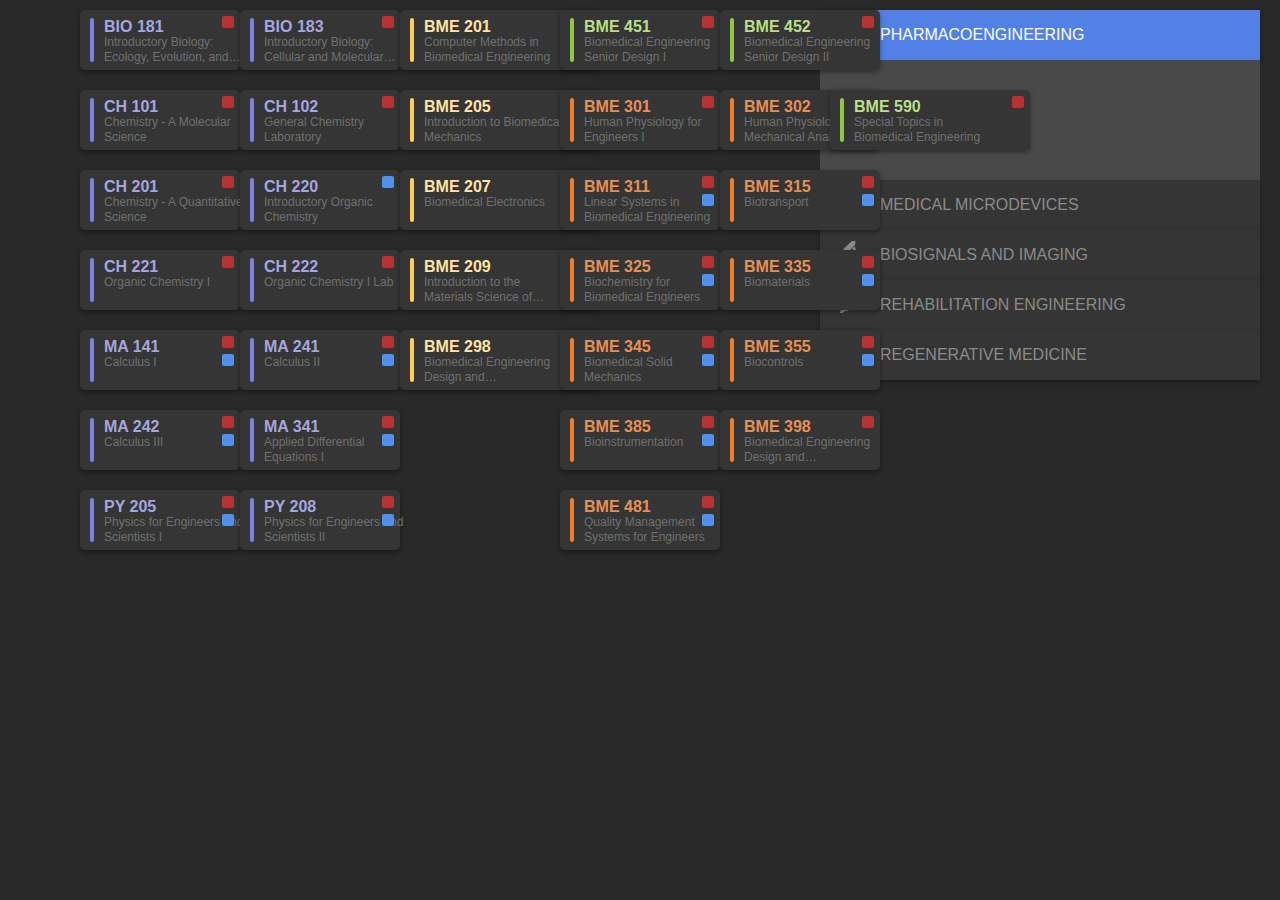
==== courseguide/index.html @ 055d40dd "Minor changes" ====
<!DOCTYPE html>
<html lang="en">

<head>
    <meta name="viewport" content="width=device-width, initial-scale=1.0">
    <link rel="stylesheet" href="assets/style/style.css" />
    <link rel="stylesheet" href="assets/icon-fonts/css/icons.css" />
    <!-- Load page data and functionality -->
    <script src="assets/scripts/draggabilly.min.js"></script>
    <script type="module" src="assets/scripts/CourseGuide.js"></script>
    <title>Course Guide</title>
</head>

<body>
    <div id="app">
        <!-- SUMMARY VIEW POP UP -->
        <div id="popup">
            <span id="close-button">&times</span>
            <div id="course-area">
                <h2 id="course-name"></h2>
                <br>
                <span id="credit-hours"></span>
                <br>
                <span id="offering"></span>
                <br>
                <span id="prereqs"></span>
                <br>
                <span id="var-prereqs"></span>
                <p id="description"></p>
            </div>
        </div>
        <!-- FRESHMAN COURSES / FUNDAMENTALS -->
        <section class="sections" id="fundamentals"></section>

        <!-- SOPHOMORE COURSES / ENGINEERING FUNDAMENTALS -->
        <section class="sections" id="engineering-fundamentals"></section>

        <!-- JUNIOR COURSES / GATEWAY ELECTIVES -->
        <section class="sections" id="third">
            <section id="specialization-electives"></section>
            <section id="gateway-electives"></section>
        </section>

        <!-- SENIOR COURSES / SPECIALIZATION ELECTIVES -->

        <section class="sections" id="fourth">
            <div id="area">
                <div id="spec-panel">
                    <button class="specs active">
                        <span class="svg-icon" id="pharma">
                            <i class="icon-pill"></i>
                        </span>
                        <span class="svg-text">Pharmacoengineering</span>
                    </button>
                    <div class="pane show" id="pharma-pane"></div>
                    <button class="specs">
                        <span class="svg-icon" id="microdevices">
                            <i class="icon-chip"></i>
                        </span>
                        <span class="svg-text">Medical Microdevices</span>
                    </button>
                    <div class="pane" id="microdevices-pane"></div>
                    <button class="specs">
                        <span class="svg-icon" id="biosignals">
                            <i class="icon-microscope"></i>
                        </span>
                        <span class="svg-text">Biosignals and Imaging</span>
                    </button>
                    <div class="pane" id="biosignals-pane"></div>
                    <button class="specs">
                        <span class="svg-icon" id="rehabilitation">
                            <i class="icon-arm"></i>
                        </span>
                        <span class="svg-text">Rehabilitation Engineering</span>
                    </button>
                    <div class="pane" id="rehabilitation-pane"></div>
                    <button class="specs">
                        <span class="svg-icon" id="regenerative">
                            <i class="icon-dna"></i>
                        </span>
                        <span class="svg-text">Regenerative Medicine</span>
                    </button>
                    <div class="pane" id="regenerative-pane"></div>
                </div>
            </div>
        </section>

    </div>
</body>

</html>
---- courseguide/assets/style/style.css ----
* {
    margin: 0;
    padding: 0;
    box-sizing: border-box;
    text-decoration: none;
    font-family: Arial, Helvetica, sans-serif;
}
html, body {
    width: 100%;
    height: 100%;
    background: #292929;
}
#app {
    position: absolute;
    top: 0;
    bottom: 0;
    width: 100%;
    height: 100%;
    display: flex;
    justify-content: center;
    flex-direction: row;
}
#course-area {
    background: red;
    width: 42%;
    position: relative;
    left: 50px;
    max-height: 350px;
}
#close-button {
    width: 28px;
    height: 28px;
    background: inherit;
    color: red;
    /* box-shadow: 0 2px 5px 0 rgba(0, 0, 0, 0.4); */
    position: absolute;
    top: 10px;
    right: 10px;
    display: flex;
    align-items: center;
    justify-content: center;
    border-radius: 100%;
    border: 1px solid red;
    font-size: 20px;

    cursor: pointer;
    user-select: none;
    -webkit-user-select: none;
    -moz-user-select: none;
    -ms-user-select: none;
}
#popup {
    width: 85%;
    max-height: 250px;
    background: #353535;
    box-shadow: 0 2px 5px 0 rgba(0, 0, 0, 0.4);

    position: absolute;
    z-index: 999;

    margin: 0 auto;
    left: 0;
    right: 0;
    bottom: 30px;

    border-radius: 6px;

    display: none;
}
#course-id {
    font-size: 11px;
}
#course-name {
    font-size: 11px;
}

.sections {
    height: 100%;
    grid-auto-rows: 80px;
}
#fundamentals {
    width: 25%;
    display: grid;
    grid-template-columns: 50% 50%;
}
#engineering-fundamentals {
    width: 12.5%;
    display: grid;
}
#gateway-electives {
    width: 100%;
    display: grid;
    grid-auto-rows: 80px;
    grid-template-columns: 50% 50%;
}
#specialization-electives {
    width: 100%;
    display: grid;
    grid-auto-rows: 80px;
    grid-template-columns: 50% 50%;
    /* grid-template-rows: 80px auto;
    grid-template-areas: "item item"
                         "spec spec"; */
}
#third {
    width: 25%;
    display: flex;
    flex-direction: column;
}
#fourth {
    width: 25%;
}

#area {
    grid-area: spec;
    display: flex;
    align-items: center;
    justify-content: center;
}
#spec-panel {
    min-width: 440px;
    height: 100%;
    padding-top: 10px;
    user-select: none;
    -webkit-user-select: none;
    -moz-user-select: none;
    -ms-user-select: none;
}
.specs {
    background: #353535;
    color: #8b8b8b;
    box-shadow: 0 2px 5px 0 rgba(0, 0, 0, 0.4);
    width: 100%;
    height: 50px;
    outline: none;
    border: none;
    display: flex;
    flex-direction: row;
    cursor: pointer;
}
.specs:hover {
    background: #BADF87;
    color: white;
}
.svg-icon {
    height: inherit;
    width: 60px;
    font-size: 22px;

    display: flex;
    align-items: center;
    justify-content: center;
}
.svg-text {
    font-size: 16px;
    text-transform: uppercase;

    display: flex;
    align-items: center;
    justify-content: left;

    height: inherit;
    width: calc(100% - 60px);
}
.specs.active {
    /* border-radius: 6px 6px 0 0; */
    background: rgb(82, 128, 228);
    color: white;
}

.pane {
    background: #494949;
    height: auto;
    max-height: 360px;
    width: 100%;

    overflow-y: auto;

    padding: 20px 0 20px 0;
    /* border-radius: 0 0 6px 6px; */

    display: none;
    grid-template-columns: 50% 50%;
    grid-auto-rows: 80px;
}
.pane > *:last-child {
     margin-bottom: 20px;
}

.pane.show {
    display: grid !important;
}

.item {
    display: flex;
    align-items: center;
    justify-content: center;
    height: 80px;
}
.course {
    background: #353535;
    width: 200px;
    height: 60px;
    position: relative;
    border-radius: 5px;

    border: 2px solid transparent;
    box-shadow: 0 2px 5px 0 rgba(0, 0, 0, 0.4);

    user-select: none;
    -webkit-user-select: none;
    -moz-user-select: none;
    -ms-user-select: none;
}
.highlight {
    background: #535353;
}
.highlight .course-names {
    color: #51AFF1;
}
.looking {
    border-color: #FC7165;
}
.course:hover {
    cursor: pointer;
}
.f .course:hover {
    border: 2px solid #a6a6df;
}
.ef .course:hover {
    border: 2px solid #FFE3A4;
}
.ge .course:hover {
    border: 2px solid #E79055;
}
.se .course:hover {
    border: 2px solid #BADF87;
}
.course.is-dragging {
    cursor: move;
}

.labels {
    height: 44px;
    width: 4px;
    border-radius: 10px;
    position: absolute;
    left: 8px;
    top: 0;
    bottom: 0;
    margin: auto;
}
.f .labels {
    background: #7f7fe4;
}
.ef .labels {
    background: #FFCC58;
}
.ge .labels {
    background: #F37C2B;
}
.se .labels {
    background: #90C745;
}

.indicators {
    height: 36px;
    width: 12px;

    position: absolute;
    right: 4px;
    top: 4px;
    display: grid;
}
.rect {
    height: 12px;
    width: 12px;
    border-radius: 2px;
}
.red {
    background: #B83232;
}
.blue {
    background: #5191E8;
}
.course-ids {
    text-transform: uppercase;
    font-size: 16px;
    font-weight: 600;

    width: 85px;
    height: 24px;

    position: absolute;
    top: 6px;
    left: 22px;
}
.course-names {
    color: #707070;
    font-size: 12px;

    width: 140px;
    height: 30px;
    line-height: 15px;

    position: absolute;
    bottom: 3px;
    left: 22px;

    display: -webkit-box;
    -webkit-line-clamp: 2;
    -webkit-box-orient: vertical;
    overflow: hidden;
    text-overflow: ellipsis;
}

.f .course-ids {
    color: #a6a6df;
}
.ef .course-ids {
    color: #FFE3A4;
}
.ge .course-ids {
    color: #E79055;
}
.se .course-ids {
    color: #BADF87;
}

/* iPhone X/XS */
@media screen and (max-width: 1024px) {
    #app {
        flex-direction: column;
    }

    #fundamentals {
        height: 25%;
        width: 100%;
        grid-template-columns: repeat(6, 1fr);
    }
    #engineering-fundamentals {
        height: 15%;
        width: 100%;
        grid-template-columns: repeat(5, 1fr);
    }
    #gateway-electives {
        height: 30%;
        width: 100%;
        grid-template-columns: repeat(6, 1fr);
    }
    #specialization-electives {
        height: 30%;
        width: 100%;
        grid-template-rows: 40% auto;
    }
}
---- courseguide/assets/icon-fonts/css/icons.css ----
/* Generated by Glyphter (http://www.glyphter.com) on  Mon Apr 27 2020*/
@font-face {
    font-family: 'icons';
    src: url('../fonts/icons.eot');
    src: url('../fonts/icons.eot?#iefix') format('embedded-opentype'),
         url('../fonts/icons.woff') format('woff'),
         url('../fonts/icons.ttf') format('truetype'),
         url('../fonts/icons.svg#icons') format('svg');
    font-weight: normal;
    font-style: normal;
}
[class*='icon-']:before{
	display: inline-block;
   font-family: 'icons';
   font-style: normal;
   font-weight: normal;
   line-height: 1;
   -webkit-font-smoothing: antialiased;
   -moz-osx-font-smoothing: grayscale
}
.icon-arm:before{content:'\0041';}
.icon-chip:before{content:'\0042';}
.icon-dna:before{content:'\0043';}
.icon-microscope:before{content:'\0044';}
.icon-pill:before{content:'\0045';}
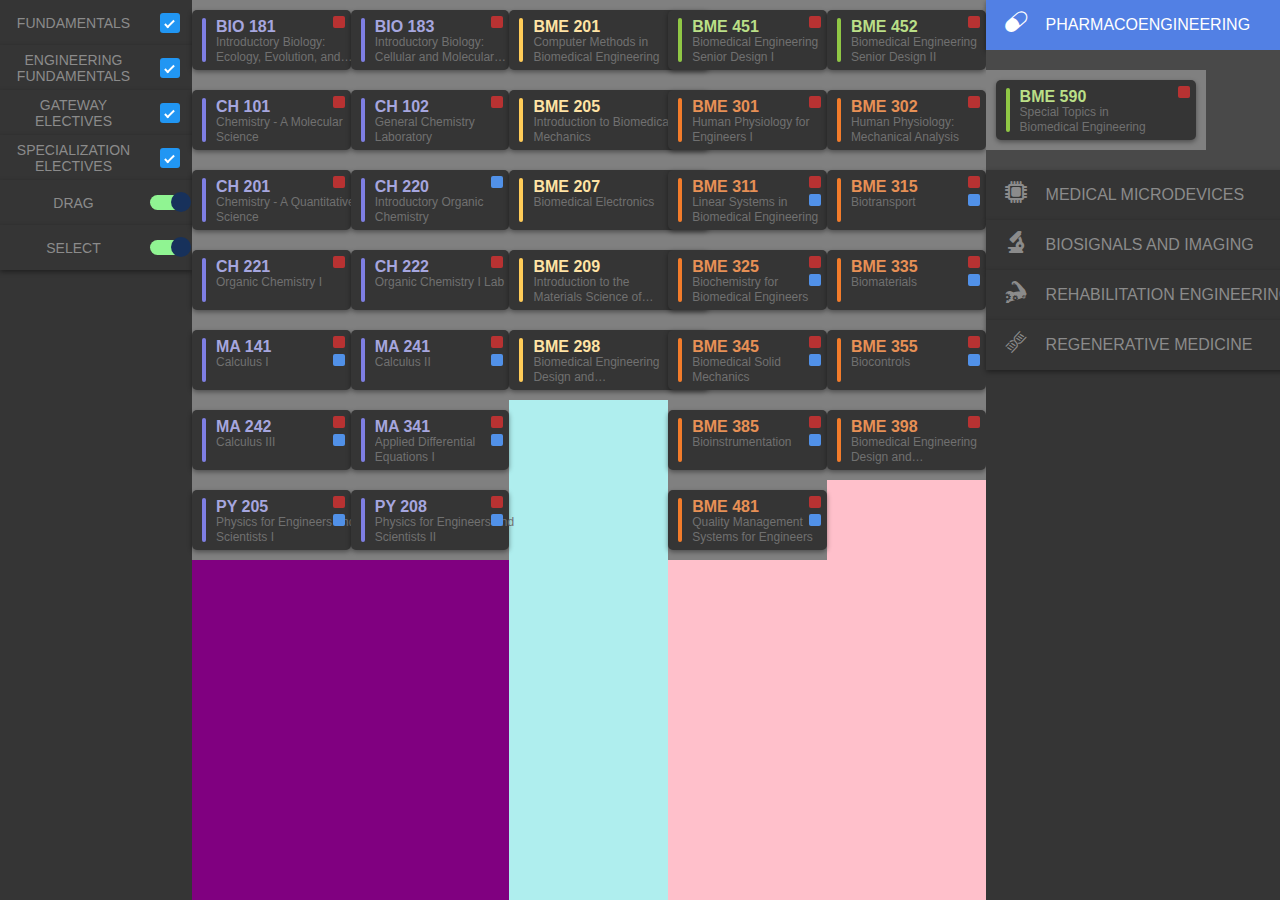
==== commit d7256eee: "Updating courseguider" ====
--- a/courseguide/index.html
+++ b/courseguide/index.html
@@ -6,85 +6,164 @@
     <link rel="stylesheet" href="assets/style/style.css" />
     <link rel="stylesheet" href="assets/icon-fonts/css/icons.css" />
     <!-- Load page data and functionality -->
+    <script src="assets/scripts/selection.min.js"></script>
     <script src="assets/scripts/draggabilly.min.js"></script>
     <script type="module" src="assets/scripts/CourseGuide.js"></script>
     <title>Course Guide</title>
 </head>
 
 <body>
-    <div id="app">
-        <!-- SUMMARY VIEW POP UP -->
-        <div id="popup">
-            <span id="close-button">&times</span>
-            <div id="course-area">
-                <h2 id="course-name"></h2>
-                <br>
-                <span id="credit-hours"></span>
-                <br>
+    <!-- SUMMARY VIEW POP UP -->
+    <div id="popup">
+        <span id="close-button">&times</span>
+        <div id="course-area">
+            <div>
+                <span id="course-name"></span>
+                <span id="credit-hours">
+                    <span>Credit hours</span>
+                    <span>
+                        <span id="bubble"></span>
+                    </span>
+                </span>
                 <span id="offering"></span>
-                <br>
-                <span id="prereqs"></span>
-                <br>
-                <span id="var-prereqs"></span>
-                <p id="description"></p>
+            </div>
+            <span id="description"></span>
+        </div>
+
+        <div id="tracer-area">
+            <div id="button-row">
+                <button id="prereq-button" class="tracing active">Prerequisites</button>
+                <button id="filter-button" class="tracing">Filter</button>
+            </div>
+            <div id="prereq-action-pane" class="action-pane show">
+                <span id="prereq-action-space"></span>
+            </div>
+            <div id="filter-action-pane" class="action-pane">
+                <div id="filter-action-space">
+                    <div class="completed">
+                        <div>Completed Classes</div>
+                        <div></div>
+                    </div>
+                    <div class="filtered">
+                        <div>Filtered Classes</div>
+                        <div></div>
+                    </div>
+                </div>
             </div>
         </div>
-        <!-- FRESHMAN COURSES / FUNDAMENTALS -->
-        <section class="sections" id="fundamentals"></section>
+    </div>
 
-        <!-- SOPHOMORE COURSES / ENGINEERING FUNDAMENTALS -->
-        <section class="sections" id="engineering-fundamentals"></section>
+    <div id="app">
+        <!-- CONTROL PANEL AND SETTINGS -->
+        <section id="control">
+            <div class="control-option">
+                <span class="col-text">Fundamentals</span>
+                <label class="col-checkbox">
+                    <input type="checkbox" checked="checked" id="col-one">
+                    <span class="checkmark"></span>
+                </label>
+            </div>
+            <div class="control-option">
+                <span class="col-text">Engineering Fundamentals</span>
+                <label class="col-checkbox">
+                    <input type="checkbox" checked="checked" id="col-two">
+                    <span class="checkmark"></span>
+                </label>
+            </div>
+            <div class="control-option">
+                <span class="col-text">Gateway Electives</span>
+                <label class="col-checkbox">
+                    <input type="checkbox" checked="checked" id="col-three">
+                    <span class="checkmark"></span>
+                </label>
+            </div>
+            <div class="control-option">
+                <span class="col-text">Specialization Electives</span>
+                <label class="col-checkbox">
+                    <input type="checkbox" checked="checked" id="col-four">
+                    <span class="checkmark"></span>
+                </label>
+            </div>
 
-        <!-- JUNIOR COURSES / GATEWAY ELECTIVES -->
-        <section class="sections" id="third">
-            <section id="specialization-electives"></section>
-            <section id="gateway-electives"></section>
+            <div class="control-option">
+                <span class="col-text">Drag</span>
+                <label class="switch">
+                    <input type="checkbox" checked="checked" id="drag-interact">
+                    <span class="slider"></span>
+                </label>
+            </div>
+
+            <div class="control-option">
+                <span class="col-text">Select</span>
+                <label class="switch">
+                    <input type="checkbox" checked="checked" id="select-interact">
+                    <span class="slider"></span>
+                </label>
+            </div>
+
+        </section>
+
+        <section id="middle">
+            <!-- FRESHMAN COURSES / FUNDAMENTALS -->
+            <section class="sections" id="fundamentals"></section>
+
+            <!-- SOPHOMORE COURSES / ENGINEERING FUNDAMENTALS -->
+            <section class="sections" id="engineering-fundamentals"></section>
+
+            <!-- JUNIOR COURSES / GATEWAY ELECTIVES -->
+            <section class="sections" id="third">
+                <section id="specialization-electives"></section>
+                <section id="gateway-electives"></section>
+            </section>
         </section>
 
         <!-- SENIOR COURSES / SPECIALIZATION ELECTIVES -->
+        <section class="sections" id="aside">
+            <div id="spec-panel">
+                <button class="specs active">
+                    <span class="svg-icon" id="pharma">
+                        <i class="icon-pill"></i>
+                    </span>
+                    <span class="svg-text">Pharmacoengineering</span>
+                </button>
+                <div class="pane show" id="pharma-pane"></div>
 
-        <section class="sections" id="fourth">
-            <div id="area">
-                <div id="spec-panel">
-                    <button class="specs active">
-                        <span class="svg-icon" id="pharma">
-                            <i class="icon-pill"></i>
-                        </span>
-                        <span class="svg-text">Pharmacoengineering</span>
-                    </button>
-                    <div class="pane show" id="pharma-pane"></div>
-                    <button class="specs">
-                        <span class="svg-icon" id="microdevices">
-                            <i class="icon-chip"></i>
-                        </span>
-                        <span class="svg-text">Medical Microdevices</span>
-                    </button>
-                    <div class="pane" id="microdevices-pane"></div>
-                    <button class="specs">
-                        <span class="svg-icon" id="biosignals">
-                            <i class="icon-microscope"></i>
-                        </span>
-                        <span class="svg-text">Biosignals and Imaging</span>
-                    </button>
-                    <div class="pane" id="biosignals-pane"></div>
-                    <button class="specs">
-                        <span class="svg-icon" id="rehabilitation">
-                            <i class="icon-arm"></i>
-                        </span>
-                        <span class="svg-text">Rehabilitation Engineering</span>
-                    </button>
-                    <div class="pane" id="rehabilitation-pane"></div>
-                    <button class="specs">
-                        <span class="svg-icon" id="regenerative">
-                            <i class="icon-dna"></i>
-                        </span>
-                        <span class="svg-text">Regenerative Medicine</span>
-                    </button>
-                    <div class="pane" id="regenerative-pane"></div>
-                </div>
+                <button class="specs">
+                    <span class="svg-icon" id="microdevices">
+                        <i class="icon-chip"></i>
+                    </span>
+                    <span class="svg-text">Medical Microdevices</span>
+                </button>
+                <div class="pane" id="microdevices-pane"></div>
+
+                <button class="specs">
+                    <span class="svg-icon" id="biosignals">
+                        <i class="icon-microscope"></i>
+                    </span>
+                    <span class="svg-text">Biosignals and Imaging</span>
+                </button>
+                <div class="pane" id="biosignals-pane"></div>
+
+                <button class="specs">
+                    <span class="svg-icon" id="rehabilitation">
+                        <i class="icon-arm"></i>
+                    </span>
+                    <span class="svg-text">Rehabilitation Engineering</span>
+                </button>
+                <div class="pane" id="rehabilitation-pane"></div>
+
+                <button class="specs">
+                    <span class="svg-icon" id="regenerative">
+                        <i class="icon-dna"></i>
+                    </span>
+                    <span class="svg-text">Regenerative Medicine</span>
+                </button>
+                <div class="pane" id="regenerative-pane"></div>
             </div>
         </section>
 
+        <!-- Trash can for course deletion -->
+        <span id="trash"></span>
     </div>
 </body>
 
--- a/courseguide/assets/style/style.css
+++ b/courseguide/assets/style/style.css
@@ -17,115 +17,401 @@
     width: 100%;
     height: 100%;
     display: flex;
-    justify-content: center;
     flex-direction: row;
 }
-#course-area {
-    background: red;
-    width: 42%;
-    position: relative;
-    left: 50px;
-    max-height: 350px;
-}
-#close-button {
-    width: 28px;
-    height: 28px;
-    background: inherit;
-    color: red;
-    /* box-shadow: 0 2px 5px 0 rgba(0, 0, 0, 0.4); */
-    position: absolute;
-    top: 10px;
-    right: 10px;
-    display: flex;
-    align-items: center;
-    justify-content: center;
-    border-radius: 100%;
-    border: 1px solid red;
-    font-size: 20px;
-
-    cursor: pointer;
+
+#tracer-area {
+    width: 55%;
+    height: auto;
+    margin: 15px;
+    margin-left: 0;
+}
+#button-row {
+    width: 100%;
+    height: 40px;
+    display: flex;
+    flex-direction: row;
+}
+.tracing {
+    background: #133063;
+    color: #FFFFFF;
+    width: 150px;
+    height: 100%;
+    font-size: 15px;
+    outline: none;
+    border: none;
+    display: flex;
+    justify-content: center;
+    align-items: center;
+    cursor: pointer;
+
     user-select: none;
     -webkit-user-select: none;
     -moz-user-select: none;
     -ms-user-select: none;
 }
-#popup {
-    width: 85%;
-    max-height: 250px;
-    background: #353535;
-    box-shadow: 0 2px 5px 0 rgba(0, 0, 0, 0.4);
-
-    position: absolute;
-    z-index: 999;
-
-    margin: 0 auto;
-    left: 0;
-    right: 0;
-    bottom: 30px;
-
-    border-radius: 6px;
-
+.tracing.active {
+    background: #224D9C;
+}
+.action-pane {
+    background: #224D9C;
+    width: 100%;
+    height: calc(100% - 40px);
     display: none;
 }
-#course-id {
+.action-pane.show {
+    display: block;
+}
+
+#prereq-action-pane.show {
+    display: flex;
+    align-items: center;
+    justify-content: center;
+}
+
+#prereq-action-space {
+    background: red;
+    width: auto;
+    height: auto;
+    display: flex;
+    flex-direction: row;
+}
+.column-insert {
+    background: blue;
+    height: auto;
+    width: 100px;
+    display: flex;
+    flex-direction: column;
+    margin-right: 10px;
+}
+.item-insert {
+    background: magenta;
+    width: 100%;
+    height: 35px;
+    margin-bottom: 10px;
+    cursor: pointer;
+}
+
+#filter-action-pane.show {
+    display: flex;
+    align-items: center;
+    justify-content: center;
+}
+
+#filter-action-space {
+    background: red;
+    width: 87.5%;
+    height: 75%;
+    display: grid;
+    grid-template-columns: 45% auto;
+}
+
+.completed {
+    background: green;
+    height: auto;
+    display: grid;
+    grid-template-rows: 23% auto;
+}
+.completed div:first-of-type {
+    background: rebeccapurple;
+    display: flex;
+    align-items: center;
+    justify-content: center;
+}
+.filtered {
+    background: orange;
+    height: auto;
+    display: grid;
+    grid-template-rows: 23% auto;
+}
+.filtered div:first-of-type {
+    background: rgb(119, 60, 179);
+    display: flex;
+    align-items: center;
+    justify-content: center;
+}
+
+#course-area {
+    width: 40%;
+    height: auto;
+    margin: 15px;
+    display: flex;
+    flex-direction: column;
+    border: 2px solid #133063;
+    /* display: flex;
+    flex-wrap: wrap;
+    justify-content: space-between;
+    */
+    -webkit-user-select: none;
+    -moz-user-select: none;
+    -ms-user-select: none;
+}
+
+#course-area div:first-of-type {
+    background: #133063;
+    height: 50%;
+    width: 100%;
+    display: flex;
+    flex-direction: column;
+}
+
+#course-name {
+    color: #FFFFFF;
+    height: 55px;
+    width: 100%;
+    font-size: 16px;
+    display: flex;
+    justify-content: center;
+    align-items: center;
+}
+#credit-hours {
+    color: #FFFFFF;
+    height: 35px;
+    width: 100%;
+    text-transform: uppercase;
+    display: flex;
+    justify-content: center;
+    align-items: center;
+}
+#credit-hours span:first-child {
     font-size: 11px;
-}
-#course-name {
-    font-size: 11px;
-}
-
-.sections {
-    height: 100%;
-    grid-auto-rows: 80px;
-}
-#fundamentals {
-    width: 25%;
-    display: grid;
-    grid-template-columns: 50% 50%;
-}
-#engineering-fundamentals {
-    width: 12.5%;
-    display: grid;
-}
-#gateway-electives {
-    width: 100%;
-    display: grid;
-    grid-auto-rows: 80px;
-    grid-template-columns: 50% 50%;
-}
-#specialization-electives {
-    width: 100%;
-    display: grid;
-    grid-auto-rows: 80px;
-    grid-template-columns: 50% 50%;
-    /* grid-template-rows: 80px auto;
-    grid-template-areas: "item item"
-                         "spec spec"; */
-}
-#third {
-    width: 25%;
-    display: flex;
-    flex-direction: column;
-}
-#fourth {
-    width: 25%;
-}
-
-#area {
-    grid-area: spec;
-    display: flex;
-    align-items: center;
-    justify-content: center;
-}
-#spec-panel {
-    min-width: 440px;
-    height: 100%;
-    padding-top: 10px;
+    width: 100px;
+    height: auto;
+    display: flex;
+    justify-content: center;
+    align-items: center;
+}
+#credit-hours span:nth-child(2) {
+    height: auto;
+    width: 40px;
+    display: flex;
+    justify-content: center;
+    align-items: center;
+}
+#credit-hours #bubble {
+    background: #C44545;
+    color: #FFFFFF;
+    height: 20px;
+    width: 20px;
+    border-radius: 100%;
+    position: absolute;
+}
+#offering {
+    font-size: 12px;
+    color: #FFFFFF;
+    height: calc(100% - 90px);
+    width: 100%;
+    display: flex;
+    justify-content: center;
+    align-items: center;
+}
+#description {
+    color: #7f7fe4;
+    height: 50%;
+    width: 100%;
+    overflow-y: auto;
+    padding: 20px;
+}
+
+#close-button {
+    width: 24px;
+    height: 24px;
+    background: #C44545;
+    color: #FFFFFF;
+    /* box-shadow: 0 2px 5px 0 rgba(0, 0, 0, 0.4); */
+    position: absolute;
+    top: 12px;
+    right: 14px;
+    display: flex;
+    align-items: center;
+    justify-content: center;
+    border-radius: 4px;
+    font-size: 20px;
+    z-index: 99;
+
+    cursor: pointer;
     user-select: none;
     -webkit-user-select: none;
     -moz-user-select: none;
     -ms-user-select: none;
 }
+#popup {
+    width: 60%;
+    height: 300px;
+    background: #081733;
+    box-shadow: 0 2px 5px 0 rgba(0, 0, 0, 0.4);
+    position: absolute;
+    z-index: 999;
+
+    margin: 0 auto;
+    left: 0;
+    right: 0;
+    bottom: 20px;
+
+    border-radius: 6px;
+    display: none;
+}
+
+.selection-box {
+    border-radius: 5px;
+    border: 1px solid #5191E8;
+    background: rgba(81, 144, 232, 0.295);
+}
+#trash {
+    background: red;
+    width: 40px;
+    height: 40px;
+    position: absolute;
+    right: 20px;
+    top: calc(50% - 20px);
+    cursor: pointer;
+    display: none;
+}
+.selected {
+    border: 2px solid #5191E8 !important;
+}
+.group {
+    background: red;
+    position: absolute;
+    display: grid;
+    grid-template-columns: 50% 50%;
+    grid-auto-rows: 80px;
+}
+
+#control {
+    height: 100%;
+    width: 15%;
+    background: #353535;
+}
+.control-option {
+    background: #353535;
+    color: #8b8b8b;
+    box-shadow: 0 2px 5px 0 rgba(0, 0, 0, 0.4);
+    width: 100%;
+    height: 45px;
+    display: flex;
+    flex-direction: row;
+}
+.col-text {
+    font-size: 14px;
+    text-transform: uppercase;
+
+    display: flex;
+    align-items: center;
+    justify-content: center;
+
+    text-align: center;
+    white-space: pre-wrap;
+
+    height: inherit;
+    width: calc(100% - 45px);
+
+    user-select: none;
+    -webkit-user-select: none;
+    -moz-user-select: none;
+    -ms-user-select: none;
+}
+.col-checkbox {
+    height: inherit;
+    width: 45px;
+
+    display: flex;
+    align-items: center;
+    justify-content: center;
+
+    cursor: pointer;
+    -webkit-user-select: none;
+    -moz-user-select: none;
+    -ms-user-select: none;
+    user-select: none;
+}
+.col-checkbox input {
+    display: none;
+}
+.col-checkbox .checkmark {
+    height: 20px;
+    width: 20px;
+    border-radius: 3px;
+    background-color: #51AFF1;
+    display: flex;
+    align-items: center;
+    justify-content: center;
+}
+.col-checkbox:hover input ~ .checkmark {
+    background-color: #CCCCCC;
+}
+.col-checkbox input:checked ~ .checkmark {
+    background-color: #2196F3;
+}
+.col-checkbox .checkmark:after {
+    content: "";
+    display: none;
+}
+.col-checkbox input:checked ~ .checkmark:after {
+    display: block;
+}
+.col-checkbox .checkmark:after {
+    width: 3px;
+    height: 8px;
+    border: solid #FFFFFF;
+    border-width: 0 2px 2px 0;
+    -webkit-transform: rotate(45deg);
+    -ms-transform: rotate(45deg);
+    transform: rotate(45deg);
+}
+
+
+.sections {
+    height: 100%;
+    grid-auto-rows: 80px;
+}
+#fundamentals {
+    width: 40%;
+    display: grid;
+    grid-template-columns: 50% 50%;
+    background: purple;
+}
+#engineering-fundamentals {
+    width: 20%;
+    display: grid;
+    background: paleturquoise;
+}
+#third section {
+    width: 100%;
+    display: grid;
+    grid-auto-rows: 80px;
+    grid-template-columns: 50% 50%;
+}
+#third {
+    width: 40%;
+    display: flex;
+    flex-direction: column;
+    background: pink;
+}
+
+#middle {
+    width: 62%;
+    display: flex;
+    flex-direction: row;
+    background: yellowgreen;
+}
+
+#aside {
+    width: 23%;
+    background: #353535;
+    position: absolute;
+    right: 0;
+}
+
+
+#spec-panel {
+    min-width: 440px;
+    height: 100%;
+    user-select: none;
+    -webkit-user-select: none;
+    -moz-user-select: none;
+    -ms-user-select: none;
+}
 .specs {
     background: #353535;
     color: #8b8b8b;
@@ -196,6 +482,7 @@
     align-items: center;
     justify-content: center;
     height: 80px;
+    background: gray;
 }
 .course {
     background: #353535;
@@ -212,6 +499,10 @@
     -moz-user-select: none;
     -ms-user-select: none;
 }
+.course.hovered {
+    background: red;
+}
+
 .highlight {
     background: #535353;
 }
@@ -221,6 +512,10 @@
 .looking {
     border-color: #FC7165;
 }
+.looking-prereq {
+    border-color: #fc65b8;
+}
+
 .course:hover {
     cursor: pointer;
 }
@@ -326,6 +621,54 @@
 .se .course-ids {
     color: #BADF87;
 }
+
+
+/* The mode switcher */
+.switch input {
+    display: none;
+}
+.switch {
+    z-index: 999;
+    position: relative;
+    margin: auto;
+    width: 40px;
+    height: 15px;
+    border-radius: 40px;
+}
+.slider {
+    cursor: pointer;
+    position: absolute;
+    top: 0;
+    left: 0;
+    right: 0;
+    bottom: 0;
+    background: #243448;
+    border-radius: 40px;
+    transition: .3s;
+    -webkit-transition: .3s;
+}
+.slider:before {
+    position: absolute;
+    left: 0;
+    bottom: -2px;
+    content: "";
+    background: #17315B;
+    border-radius: 50%;
+    height: 20px;
+    width: 20px;
+    transition: all .3s;
+    -webkit-transition: all .3s;
+}
+.switch input:checked+.slider {
+    background: #90F492;
+}
+.switch input:checked+.slider:before {
+    content: "";
+    transform: translateX(21px);
+    -webkit-transform: translateX(21px);
+    -ms-transform: translateX(21px);
+}
+
 
 /* iPhone X/XS */
 @media screen and (max-width: 1024px) {
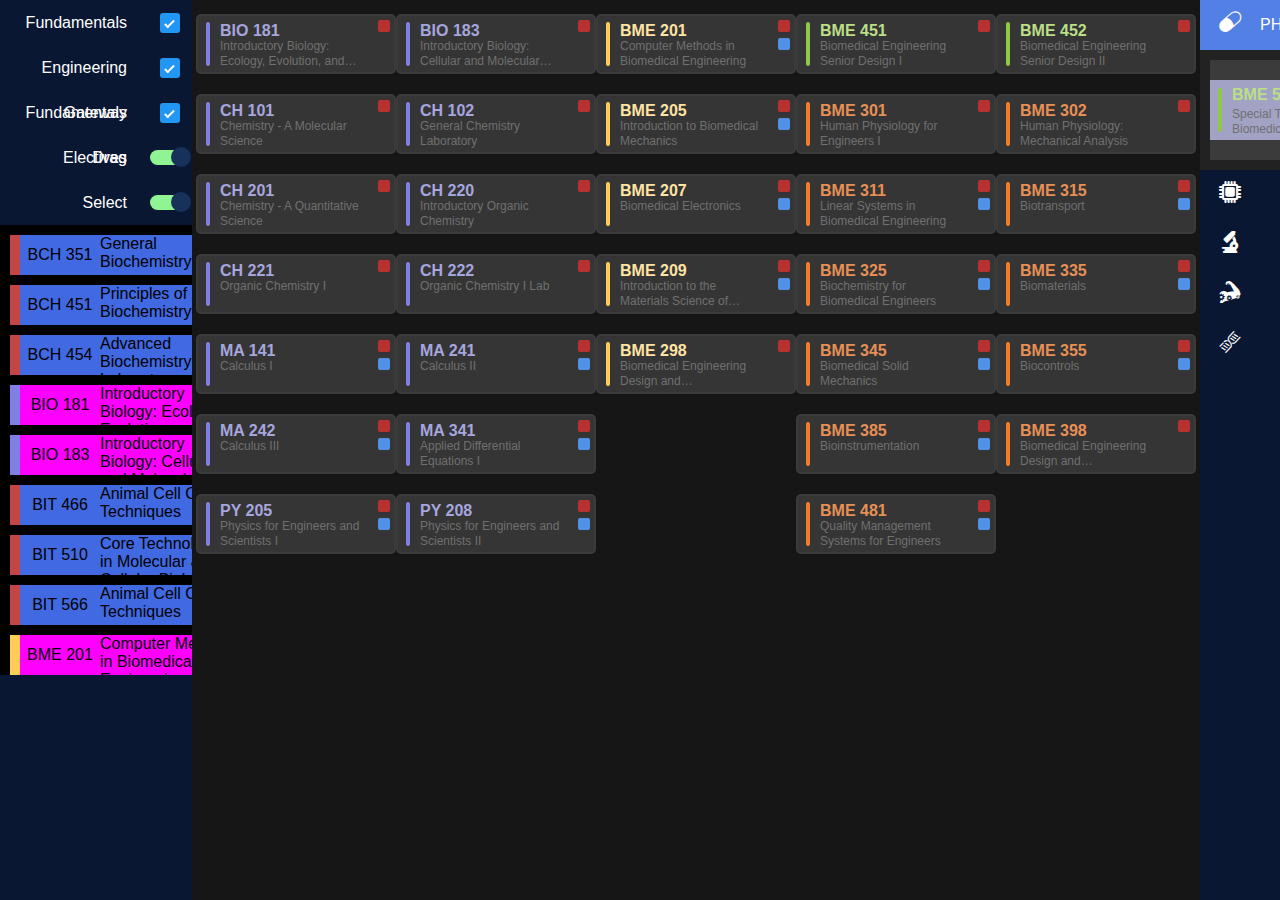
==== commit 96891cc2: "Update courseguide" ====
--- a/courseguide/index.html
+++ b/courseguide/index.html
@@ -13,74 +13,27 @@
 </head>
 
 <body>
-    <!-- SUMMARY VIEW POP UP -->
-    <div id="popup">
-        <span id="close-button">&times</span>
-        <div id="course-area">
-            <div>
-                <span id="course-name"></span>
-                <span id="credit-hours">
-                    <span>Credit hours</span>
-                    <span>
-                        <span id="bubble"></span>
-                    </span>
-                </span>
-                <span id="offering"></span>
-            </div>
-            <span id="description"></span>
-        </div>
-
-        <div id="tracer-area">
-            <div id="button-row">
-                <button id="prereq-button" class="tracing active">Prerequisites</button>
-                <button id="filter-button" class="tracing">Filter</button>
-            </div>
-            <div id="prereq-action-pane" class="action-pane show">
-                <span id="prereq-action-space"></span>
-            </div>
-            <div id="filter-action-pane" class="action-pane">
-                <div id="filter-action-space">
-                    <div class="completed">
-                        <div>Completed Classes</div>
-                        <div></div>
-                    </div>
-                    <div class="filtered">
-                        <div>Filtered Classes</div>
-                        <div></div>
-                    </div>
-                </div>
-            </div>
-        </div>
-    </div>
-
     <div id="app">
         <!-- CONTROL PANEL AND SETTINGS -->
         <section id="control">
             <div class="control-option">
                 <span class="col-text">Fundamentals</span>
                 <label class="col-checkbox">
-                    <input type="checkbox" checked="checked" id="col-one">
+                    <input type="checkbox" checked="checked" id="toggle-one">
                     <span class="checkmark"></span>
                 </label>
             </div>
             <div class="control-option">
                 <span class="col-text">Engineering Fundamentals</span>
                 <label class="col-checkbox">
-                    <input type="checkbox" checked="checked" id="col-two">
+                    <input type="checkbox" checked="checked" id="toggle-two">
                     <span class="checkmark"></span>
                 </label>
             </div>
             <div class="control-option">
                 <span class="col-text">Gateway Electives</span>
                 <label class="col-checkbox">
-                    <input type="checkbox" checked="checked" id="col-three">
-                    <span class="checkmark"></span>
-                </label>
-            </div>
-            <div class="control-option">
-                <span class="col-text">Specialization Electives</span>
-                <label class="col-checkbox">
-                    <input type="checkbox" checked="checked" id="col-four">
+                    <input type="checkbox" checked="checked" id="toggle-three">
                     <span class="checkmark"></span>
                 </label>
             </div>
@@ -101,24 +54,69 @@
                 </label>
             </div>
 
+            <ul id="database"></ul>
+
         </section>
 
         <section id="middle">
-            <!-- FRESHMAN COURSES / FUNDAMENTALS -->
-            <section class="sections" id="fundamentals"></section>
+            <div id="interaction-area">
+                <!-- FRESHMAN COURSES / FUNDAMENTALS -->
+                <section class="sections" id="fundamentals"></section>
 
-            <!-- SOPHOMORE COURSES / ENGINEERING FUNDAMENTALS -->
-            <section class="sections" id="engineering-fundamentals"></section>
+                <!-- SOPHOMORE COURSES / ENGINEERING FUNDAMENTALS -->
+                <section class="sections" id="engineering-fundamentals"></section>
 
-            <!-- JUNIOR COURSES / GATEWAY ELECTIVES -->
-            <section class="sections" id="third">
-                <section id="specialization-electives"></section>
-                <section id="gateway-electives"></section>
-            </section>
+                <!-- JUNIOR COURSES / GATEWAY ELECTIVES -->
+                <section class="sections" id="third">
+                    <section id="specialization-electives"></section>
+                    <section id="gateway-electives"></section>
+                </section>
+            </div>
+            <!-- SUMMARY VIEW POP UP -->
+            <div id="popup">
+                <span id="close-button">&times</span>
+                <div id="course-area">
+                    <div>
+                        <span id="course-name"></span>
+                        <span id="credit-hours">
+                            <span>Credit hours</span>
+                            <span>
+                                <span id="bubble"></span>
+                            </span>
+                        </span>
+                        <span id="offering"></span>
+                    </div>
+                    <span id="description"></span>
+                </div>
+                <div id="tracer-area">
+                    <div id="button-row">
+                        <button id="prereq-button" class="tracing active">Prerequisites</button>
+                        <button id="filter-button" class="tracing">Filter</button>
+                    </div>
+
+                    <div id="prereq-action-pane" class="action-pane show">
+                        <span id="prereq-action-space"></span>
+                    </div>
+
+                    <div id="filter-action-pane" class="action-pane">
+                        <div id="filter-action-space">
+                            <div class="completed">
+                                <div>Completed Classes</div>
+                                <div></div>
+                            </div>
+                            <div class="filtered">
+                                <div>Filtered Classes</div>
+                                <div></div>
+                            </div>
+                        </div>
+                    </div>
+
+                </div>
+            </div>
         </section>
 
         <!-- SENIOR COURSES / SPECIALIZATION ELECTIVES -->
-        <section class="sections" id="aside">
+        <section id="aside">
             <div id="spec-panel">
                 <button class="specs active">
                     <span class="svg-icon" id="pharma">
--- a/courseguide/assets/style/style.css
+++ b/courseguide/assets/style/style.css
@@ -8,16 +8,16 @@
 html, body {
     width: 100%;
     height: 100%;
-    background: #292929;
+    background: #161616;
 }
 #app {
     position: absolute;
-    top: 0;
     bottom: 0;
     width: 100%;
     height: 100%;
-    display: flex;
-    flex-direction: row;
+    display: grid;
+    grid-template-columns: 15% auto 20%;
+    grid-template-rows: 100%;
 }
 
 #tracer-area {
@@ -65,31 +65,49 @@
 
 #prereq-action-pane.show {
     display: flex;
-    align-items: center;
-    justify-content: center;
+    padding: 10px;
 }
 
 #prereq-action-space {
-    background: red;
     width: auto;
     height: auto;
     display: flex;
     flex-direction: row;
+    width: 100%;
+    height: 100%;
+    background: #133063;
+    padding: 10px;
+    overflow: auto;
 }
 .column-insert {
-    background: blue;
-    height: auto;
-    width: 100px;
+    height: auto;
+    width: auto;
     display: flex;
     flex-direction: column;
-    margin-right: 10px;
 }
 .item-insert {
-    background: magenta;
-    width: 100%;
-    height: 35px;
-    margin-bottom: 10px;
+    display: flex;
+    align-items: center;
+    justify-content: center;
+    text-transform: uppercase;
+    border-radius: 6px;
+    font-size: 13px;
+
+    margin: 10px;
+    background: #224D9C;
+    color: #FFFFFF;
+    width: 84px;
+    height: 28px;
+    min-height: 28px;
     cursor: pointer;
+
+    user-select: none;
+    -webkit-user-select: none;
+    -moz-user-select: none;
+    -ms-user-select: none;
+}
+.item-insert:hover {
+    background: #2d61c2;
 }
 
 #filter-action-pane.show {
@@ -206,11 +224,25 @@
     align-items: center;
 }
 #description {
-    color: #7f7fe4;
+    color: #92afe4;
     height: 50%;
     width: 100%;
     overflow-y: auto;
     padding: 20px;
+}
+
+#popup {
+    width: 100%;
+    height: 300px; /* 300px */
+    max-height: 300px;
+    min-height: 300px;
+    background: #081733;
+
+    position: relative;
+    /* box-shadow: 0 2px 5px 0 rgba(0, 0, 0, 0.4); */
+
+    border-radius: 0; /* 6px */
+    display: none;
 }
 
 #close-button {
@@ -219,13 +251,16 @@
     background: #C44545;
     color: #FFFFFF;
     /* box-shadow: 0 2px 5px 0 rgba(0, 0, 0, 0.4); */
+
     position: absolute;
     top: 12px;
     right: 14px;
-    display: flex;
-    align-items: center;
-    justify-content: center;
-    border-radius: 4px;
+
+
+    display: flex;
+    align-items: center;
+    justify-content: center;
+    border-radius: 100%;
     font-size: 20px;
     z-index: 99;
 
@@ -235,21 +270,8 @@
     -moz-user-select: none;
     -ms-user-select: none;
 }
-#popup {
-    width: 60%;
-    height: 300px;
-    background: #081733;
-    box-shadow: 0 2px 5px 0 rgba(0, 0, 0, 0.4);
-    position: absolute;
-    z-index: 999;
-
-    margin: 0 auto;
-    left: 0;
-    right: 0;
-    bottom: 20px;
-
-    border-radius: 6px;
-    display: none;
+#close-button:hover {
+    background: #4851d8;
 }
 
 .selection-box {
@@ -262,8 +284,10 @@
     width: 40px;
     height: 40px;
     position: absolute;
-    right: 20px;
-    top: calc(50% - 20px);
+    margin: 0 auto;
+    right: 0;
+    left: 0;
+    top: 30px;
     cursor: pointer;
     display: none;
 }
@@ -280,30 +304,24 @@
 
 #control {
     height: 100%;
-    width: 15%;
-    background: #353535;
+    background: #0A1733;
 }
 .control-option {
-    background: #353535;
-    color: #8b8b8b;
-    box-shadow: 0 2px 5px 0 rgba(0, 0, 0, 0.4);
-    width: 100%;
+    /* box-shadow: 0 2px 5px 0 rgba(0, 0, 0, 0.4); */
+    width: 100%;
+    height: auto;
+    display: flex;
+    flex-direction: row;
+}
+.col-text {
+    color: #FFFFFF;
+    font-size: 16px;
+    text-align: right;
+    white-space: pre-wrap;
+
+    padding-right: 20px;
+    line-height: 45px;
     height: 45px;
-    display: flex;
-    flex-direction: row;
-}
-.col-text {
-    font-size: 14px;
-    text-transform: uppercase;
-
-    display: flex;
-    align-items: center;
-    justify-content: center;
-
-    text-align: center;
-    white-space: pre-wrap;
-
-    height: inherit;
     width: calc(100% - 45px);
 
     user-select: none;
@@ -360,62 +378,132 @@
     transform: rotate(45deg);
 }
 
-
-.sections {
-    height: 100%;
-    grid-auto-rows: 80px;
-}
-#fundamentals {
-    width: 40%;
-    display: grid;
-    grid-template-columns: 50% 50%;
-    background: purple;
-}
-#engineering-fundamentals {
-    width: 20%;
-    display: grid;
-    background: paleturquoise;
-}
-#third section {
-    width: 100%;
-    display: grid;
-    grid-auto-rows: 80px;
-    grid-template-columns: 50% 50%;
-}
-#third {
-    width: 40%;
-    display: flex;
-    flex-direction: column;
-    background: pink;
-}
-
-#middle {
-    width: 62%;
+#database {
+    background: black;
+    width: 100%;
+    height: 50%;
+    overflow-y: auto;
+    display: grid;
+
+    padding: 10px;
+    row-gap: 10px;
+}
+#database > *:last-child {
+     margin-bottom: 10px;
+}
+
+.database-entry {
+    cursor: move;
+
+    background: royalblue;
+    width: 100%;
+    height: 40px;
     display: flex;
     flex-direction: row;
-    background: yellowgreen;
-}
-
-#aside {
-    width: 23%;
-    background: #353535;
-    position: absolute;
-    right: 0;
-}
-
-
-#spec-panel {
-    min-width: 440px;
-    height: 100%;
+
     user-select: none;
     -webkit-user-select: none;
     -moz-user-select: none;
     -ms-user-select: none;
 }
+.entry-labels {
+    height: 100%;
+    width: 10px;
+    background: #C44545;
+}
+.entry-course-ids {
+    height: 100%;
+    width: 80px;
+    /* background: royalblue; */
+    display: flex;
+    align-items: center;
+    justify-content: center;
+    text-transform: uppercase;
+}
+.entry-course-names {
+    height: 100%;
+    width: calc(100% - 90px);
+    overflow: hidden;
+    /* background: maroon; */
+
+}
+.f .entry-labels {
+    background: #7f7fe4;
+}
+.ef .entry-labels {
+    background: #FFCC58;
+}
+.ge .entry-labels {
+    background: #F37C2B;
+}
+.se .entry-labels {
+    background: #90C745;
+}
+.aside .entry-labels {
+    background: #90C745;
+}
+.ent .entry-labels {
+    background: #C44545;
+}
+
+.sections {
+    height: 100%;
+    grid-auto-rows: 80px;
+}
+#fundamentals {
+    width: calc(100% * (2 / 5));
+    display: grid;
+    grid-template-columns: 50% 50%;
+}
+#engineering-fundamentals {
+    width: calc(100% * (1 / 5));
+    display: grid;
+}
+#third {
+    width: calc(100% * (2 / 5));
+    display: flex;
+    flex-direction: column;
+}
+#third section {
+    width: 100%;
+    display: grid;
+    grid-auto-rows: 80px;
+    grid-template-columns: 50% 50%;
+}
+
+#middle {
+    height: 100%;
+    display: flex;
+    flex-direction: column;
+}
+
+#interaction-area {
+    width: 100%;
+    height: 100%;
+
+    display: flex;
+    flex-direction: row;
+    overflow-y: auto;
+    border: 4px solid transparent;
+}
+
+#aside {
+    height: 100%;
+    background: #0A1733;
+}
+
+#spec-panel {
+    /* min-width: 440px; */
+    height: 100%;
+    user-select: none;
+    -webkit-user-select: none;
+    -moz-user-select: none;
+    -ms-user-select: none;
+}
 .specs {
-    background: #353535;
-    color: #8b8b8b;
-    box-shadow: 0 2px 5px 0 rgba(0, 0, 0, 0.4);
+    background: inherit;
+    color: #FFFFFF;
+    /* box-shadow: 0 2px 5px 0 rgba(0, 0, 0, 0.4); */
     width: 100%;
     height: 50px;
     outline: none;
@@ -455,44 +543,76 @@
 }
 
 .pane {
-    background: #494949;
-    height: auto;
-    max-height: 360px;
-    width: 100%;
-
+    background: #222222; /* #494949 */
+    height: auto;
+    max-height: 300px;
+    width: 100%;
     overflow-y: auto;
-
-    padding: 20px 0 20px 0;
+    /* padding: 10px 10px 0 10px; */
     /* border-radius: 0 0 6px 6px; */
 
+    grid-gap: 10px;
+    padding: 10px;
+
     display: none;
-    grid-template-columns: 50% 50%;
-    grid-auto-rows: 80px;
-}
+    grid-template-columns: 1fr 1fr;
+    grid-auto-rows: 100px;
+    /*
+    row-gap: 10px;
+    column-gap: 10px;
+    */
+}
+
 .pane > *:last-child {
-     margin-bottom: 20px;
-}
+     margin-bottom: 10px;
+}
+
 
 .pane.show {
     display: grid !important;
 }
-
 .item {
     display: flex;
     align-items: center;
     justify-content: center;
     height: 80px;
-    background: gray;
-}
+}
+
+.pane .item {
+    background: #3b3b3b;
+    height: 100px;
+    cursor: pointer;
+}
+.pane .course {
+    width: 160px; /*160px*/
+    background: inherit;
+    box-shadow: none;
+    border-radius: 0;
+    border: none;
+    cursor: inherit;
+    background: rgb(162, 162, 197);
+}
+.pane .aside .course:hover {
+    border: none;
+}
+.pane .pane-looking {
+    background: rgb(235, 138, 141);
+}
+.pane .item:hover {
+    background: rgb(236, 205, 133);
+}
+
 .course {
     background: #353535;
     width: 200px;
     height: 60px;
     position: relative;
     border-radius: 5px;
-
-    border: 2px solid transparent;
-    box-shadow: 0 2px 5px 0 rgba(0, 0, 0, 0.4);
+    cursor: pointer;
+
+    border: 2px solid #3b3b3b;
+    /* box-shadow: 0 2px 5px 0 rgba(0, 0, 0, 0.4); */
+    /* box-shadow: 0 0 16px 1px rgba(0,0,0,0.44); */
 
     user-select: none;
     -webkit-user-select: none;
@@ -516,9 +636,6 @@
     border-color: #fc65b8;
 }
 
-.course:hover {
-    cursor: pointer;
-}
 .f .course:hover {
     border: 2px solid #a6a6df;
 }
@@ -531,6 +648,10 @@
 .se .course:hover {
     border: 2px solid #BADF87;
 }
+.ent .course:hover {
+    border: 2px solid rgb(196, 93, 93);
+}
+
 .course.is-dragging {
     cursor: move;
 }
@@ -556,6 +677,12 @@
 }
 .se .labels {
     background: #90C745;
+}
+.aside .labels {
+    background: #90C745;
+}
+.ent .labels {
+    background: #C44545;
 }
 
 .indicators {
@@ -620,6 +747,12 @@
 }
 .se .course-ids {
     color: #BADF87;
+}
+.aside .course-ids {
+    color: #BADF87;
+}
+.ent .course-ids {
+    color: #C44545;
 }
 
 
@@ -672,7 +805,7 @@
 
 /* iPhone X/XS */
 @media screen and (max-width: 1024px) {
-    #app {
+ /*   #app {
         flex-direction: column;
     }
 
@@ -695,5 +828,5 @@
         height: 30%;
         width: 100%;
         grid-template-rows: 40% auto;
-    }
+    } */
 }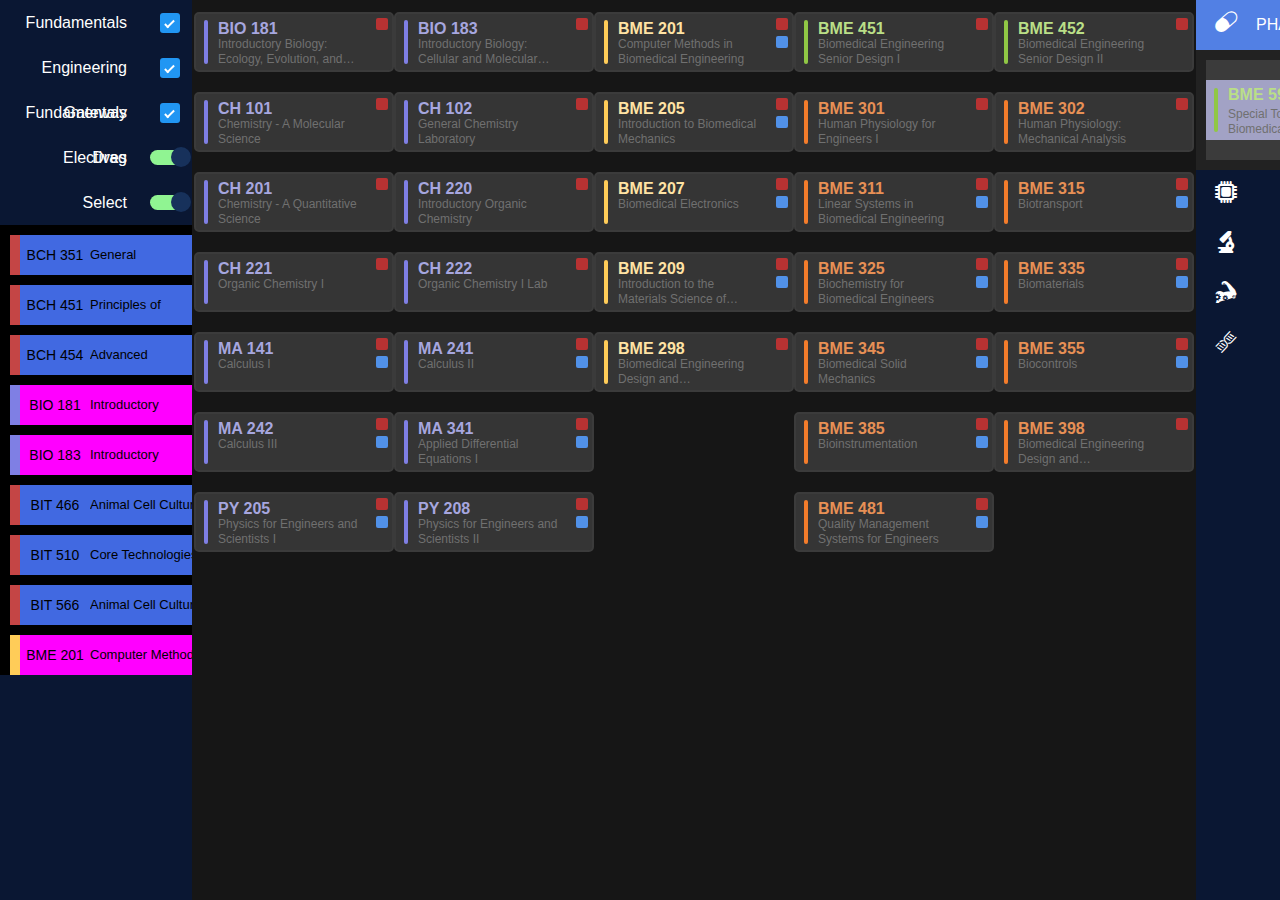
==== commit c8e625db: "Simple push" ====
--- a/courseguide/index.html
+++ b/courseguide/index.html
@@ -8,6 +8,7 @@
     <!-- Load page data and functionality -->
     <script src="assets/scripts/selection.min.js"></script>
     <script src="assets/scripts/draggabilly.min.js"></script>
+    <script src="assets/scripts/dragndroptouch.js"></script>
     <script type="module" src="assets/scripts/CourseGuide.js"></script>
     <title>Course Guide</title>
 </head>
--- a/courseguide/assets/style/style.css
+++ b/courseguide/assets/style/style.css
@@ -79,6 +79,19 @@
     padding: 10px;
     overflow: auto;
 }
+.arrow-column-insert {
+    height: auto;
+    width: auto;
+    display: flex;
+    flex-direction: column;
+}
+.arrow-insert {
+    background: white;
+    height: 40px;
+    width: 40px;
+    display: none;
+}
+
 .column-insert {
     height: auto;
     width: auto;
@@ -181,6 +194,7 @@
     display: flex;
     justify-content: center;
     align-items: center;
+    text-align: center;
 }
 #credit-hours {
     color: #FFFFFF;
@@ -396,7 +410,9 @@
     cursor: move;
 
     background: royalblue;
-    width: 100%;
+    font-size: 13px;
+    width: 100%;
+    line-height: 40px;
     height: 40px;
     display: flex;
     flex-direction: row;
@@ -406,14 +422,24 @@
     -moz-user-select: none;
     -ms-user-select: none;
 }
+
+.database-entry-moving {
+    background: pink;
+    width: 500px;
+    height: 500px;
+    border-radius: 100%;
+}
+
+
 .entry-labels {
     height: 100%;
     width: 10px;
     background: #C44545;
 }
 .entry-course-ids {
-    height: 100%;
-    width: 80px;
+    font-size: 14px;
+    height: 100%;
+    width: 70px;
     /* background: royalblue; */
     display: flex;
     align-items: center;
@@ -422,7 +448,7 @@
 }
 .entry-course-names {
     height: 100%;
-    width: calc(100% - 90px);
+    width: calc(100% - 80px);
     overflow: hidden;
     /* background: maroon; */
 
@@ -470,6 +496,9 @@
     grid-auto-rows: 80px;
     grid-template-columns: 50% 50%;
 }
+#gateway-electives {
+    height: 100%;
+}
 
 #middle {
     height: 100%;
@@ -484,7 +513,7 @@
     display: flex;
     flex-direction: row;
     overflow-y: auto;
-    border: 4px solid transparent;
+    border: 2px solid transparent;
 }
 
 #aside {
@@ -805,6 +834,18 @@
 
 /* iPhone X/XS */
 @media screen and (max-width: 1024px) {
+    #app {
+        grid-template-columns: 280px auto 200px;
+    }
+    #interaction-area {
+        overflow: auto;
+    }
+    .svg-text {
+        display: none;
+    }
+    .pane {
+        grid-template-columns: 100%;
+    }
  /*   #app {
         flex-direction: column;
     }
